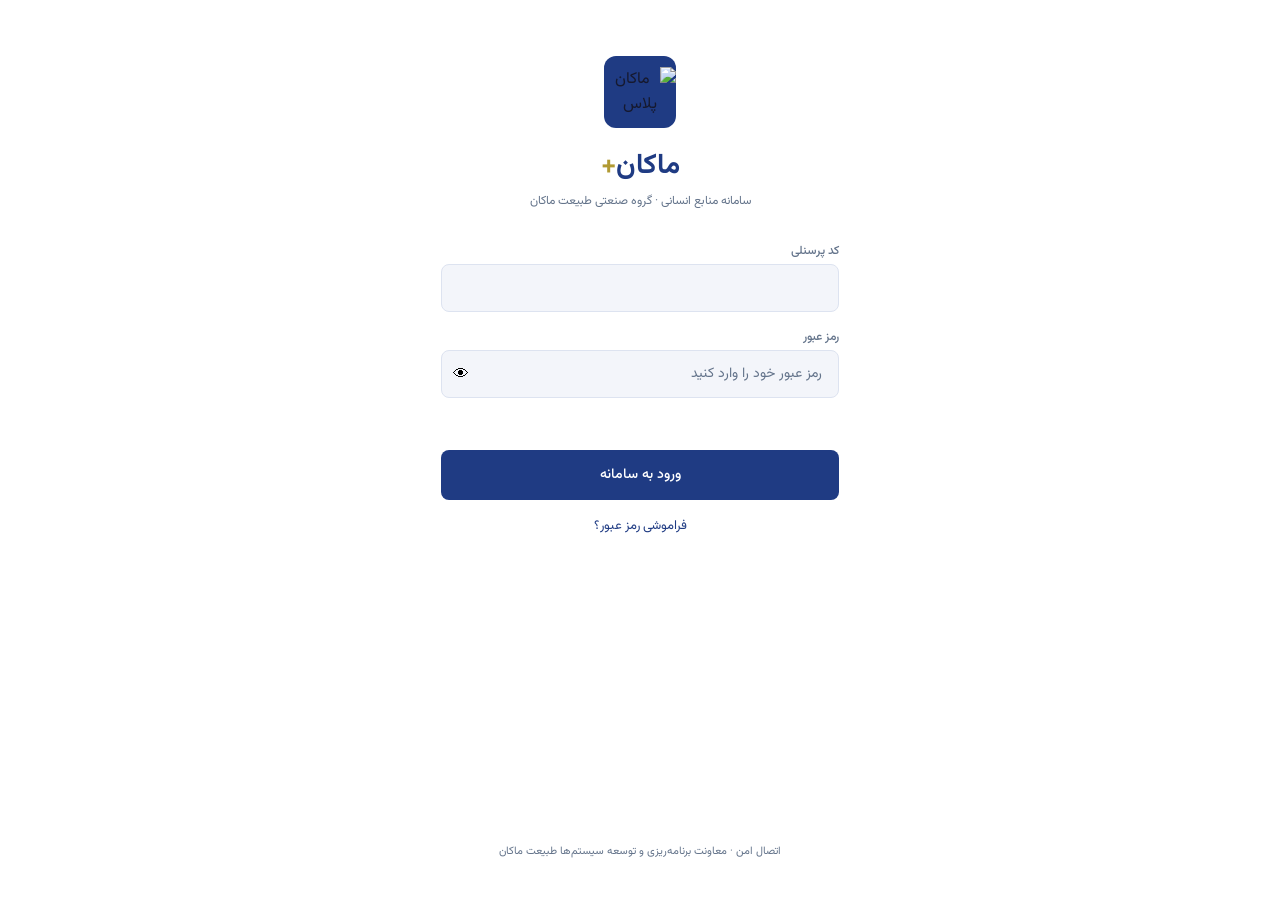
==== frontend/index.html @ 5a6b7f78 "feat: login screen with RTL layout, brand colors and for validation" ====
<!DOCTYPE html>
<html lang="fa" dir="rtl">
  <head>
    <meta charset="UTF-8">
    <meta name="viewport" content="width=device-width, initial-scale=1.0">
    <title>Makan+</title>
    <link rel="stylesheet" href="css/main.css">
    <link rel="stylesheet" href="css/login.css">
  </head>
  <body>
    <div class="login-screen">

      <div class="login-logo">
        <div class="logo-mark">
          <img src="assets/logo.png" alt="ماکان پلاس">
        </div>
        <h1 class="login-brand">ماکان<span>+</span></h1>
        <p class="login-subtitle">سامانه منابع انسانی · گروه صنعتی طبیعت ماکان</p>
      </div>

      <div class="login-form">

        <div class="field-group">
          <label for="employee-id" class="field-label">کد پرسنلی</label>
          <div class="field-wrapper">
            <input
              class="field-input"
              type="text"
              id="employee-id"
              autocomplete="off"
              autocorrect="off"
              spellcheck="false"
            >
          </div>
        </div>

        <div class="field-group">
          <label for="password" class="field-label">رمز عبور</label>
          <div class="field-wrapper">
            <input
              class="field-input"
              type="password"
              id="password"
              placeholder="رمز عبور خود را وارد کنید"
              autocomplete="current-password"
            >
            <button class="field-toggle" id="toggle-password" type="button">
              <span id="toggle-icon">👁</span>
            </button>
          </div>
        </div>

        <div class="error-message" id="error-message"></div>

        <button class="btn-primary" id="login-btn" type="button">
          ورود به سامانه
        </button>

        <button class="btn-ghost" type="button">
          فراموشی رمز عبور؟
        </button>

      </div>

      <p class="login-footer">اتصال امن · معاونت برنامه‌ریزی و توسعه سیستم‌ها طبیعت ماکان</p>

    </div>

    <script src="js/login.js"></script>
  </body>
</html>
---- frontend/css/main.css ----
@font-face {
    font-family: 'Vazirmatn';
    src: url('../assets/fonts/Vazirmatn-Light.woff2') format('woff2');
    font-weight: 300;
    font-display: swap;
}
@font-face {
    font-family: 'Vazirmatn';
    src: url('../assets/fonts/Vazirmatn-Medium.woff2') format('woff2');
    font-weight: 500;
    font-display: swap;
}
@font-face {
    font-family: 'Vazirmatn';
    src: url('../assets/fonts/Vazirmatn-Regular.woff2') format('woff2');
    font-weight: 400;
    font-display: swap;
}
@font-face {
    font-family: 'Vazirmatn';
    src: url('../assets/fonts/Vazirmatn-Bold.woff2') format('woff2');
    font-weight: 700;
    font-display: swap;
}

:root {
    /* Brand Colors */
    --color-navy: #1f3b83;
    --color-navy-dark: #162c66;
    --color-navy-10: rgba(31, 59, 131, 0.10);
    --color-navy-20: rgba(31, 59, 131, 0.20);
    --color-gold: #b19a33;
    --color-gold-dark: #8a7520;
    --color-gold-10: rgba(177, 154, 51, 010);

    /* UI Colors */
    --color-bg: #ffffff;
    --color-surface: #f3f5fa;
    --color-border: #dde3f0;
    --color-text: #16192e;
    --color-muted: #64748b;
    --color-success: #16a34a;
    --color-danger: #e05454;

    /* Typography */
    --font: 'Vazirmatn', sans-serif;

    /* Spacing */
    --space-xs: 4px;
    --space-sm: 8px;
    --space-md: 16px;
    --space-lg: 24px;
    --space-xl: 32px;

    /* Border Radius */
    --radius-sm: 8px;
    --radius-md: 12px;
    --radius-lg: 20px;
    --radius-full: 999px;
}

/* Reset */
*, *::before, *::after {
    box-sizing: border-box;
    margin: 0;
    padding: 0;
}

/* Base */
body {
    font-family: var(--font);
    background-color: var(--color-bg);
    color: var(--color-text);
    direction: rtl;
    min-height: 100dvh;
    max-width: 430px;
    margin: 0 auto;
    overflow-x: hidden;
}

/* Typography */
.text-muted { color: var(--color-muted); }
.text-navy  { color: var(--color-navy); }
.text-gold  { color: var(--color-gold); }
.text-sm    { font-size: 12px; }
.text-xs    { font-size: 10px; }
.text-bold  { font-weight: 500; }

/* Layout */
.flex       { display: flex; align-items: center; }
.flex-col   { display: flex; flex-direction: column; }
.flex-1     { flex: 1; }
.gap-sm     { gap: var(--space-sm); }
.gap-md     { gap: var(--space-md); }

/* Spacing */
.p-md       { padding: var(--space-md); }
.px-md      { padding-inline: var(--space-md); }
.py-sm      { padding-block: var(--space-sm); }

/* Surfaces */
.card {
    background: var(--color-bg);
    border: 0.5px solid var(--color-border);
    border-radius: var(--radius-md);
    padding: var(--space-md);
}

.surface {
    background: var(--color-surface);
    border-radius: var(--radius-md);
    padding: var(--space-md);
}
---- frontend/css/login.css ----
.login-screen {
  display: flex;
  flex-direction: column;
  min-height: 100dvh;
  padding: var(--space-lg) var(--space-md);
}

.login-logo {
  display: flex;
  flex-direction: column;
  align-items: center;
  text-align: center;
  margin-top: var(--space-xl);
  margin-bottom: var(--space-xl);
}

.logo-mark {
  width: 72px;
  height: 72px;
  background: var(--color-navy);
  border-radius: var(--radius-md);
  display: flex;
  align-items: center;
  justify-content: center;
  margin-bottom: var(--space-md);
}

.logo-mark img {
  width: 48;
  height: 48;
  object-fit: contain;
}

.login-brand {
  font-size: 28px;
  font-weight: 700;
  color: var(--color-navy);
}

.login-brand span {
  color: var(--color-gold);
}

.login-subtitle {
  font-size: 12px;
  color: var(--color-muted);
  margin-top: var(--space-xs);
}

.login-form {
  display: flex;
  flex-direction: column;
  gap: var(--space-sm);
}

.field-group {
  display: flex;
  flex-direction: column;
  gap: var(--space-xs);
  margin-bottom: var(--space-sm);
}

.field-label {
  font-size: 12px;
  color: var(--color-muted);
  font-weight: 500;
}

.field-wrapper {
  position: relative;
  display: flex;
  align-items: center;
}

.field-input {
  width: 100%;
  background: var(--color-surface);
  border: 0.5px, solid var(--color-border);
  border-radius: var(--radius-sm);
  padding: 12px var(--space-md);
  font-family: var(--font);
  font-size: 14px;
  color: var(--color-text);
  direction: ltr;
  text-align: right;
  outline: none;
  transition: border-color 0.2s;
}

.field-input:focus {
  border-color: var(--color-navy);
}

.field-input::placeholder {
  color: var(--color-muted);
  direction: rtl;
}

.field-toggle {
  position: absolute;
  left: var(--space-sm);
  background: none;
  border: none;
  cursor: pointer;
  padding: var(--space-xs);
  font-size: 16px;
  line-height: 1;
}

.btn-primary {
  width: 100%;
  background: var(--color-navy);
  color: white;
  border: none;
  border-radius: var(--radius-sm);
  padding: 14px;
  font-family: var(--font);
  font-size: 14px;
  font-weight: 500;
  cursor: pointer;
  margin-top: var(--space-sm);
  transition: background 0.2s;
}

.btn-primary:hover {
  background: var(--color-navy-dark);
}

.btn-primary:disabled {
  opacity: 0.6;
  cursor: not-allowed;
}

.btn-ghost {
  width: 100%;
  background: none;
  border: none;
  color: var(--color-navy);
  font-family: var(--font);
  font-size: 13px;
  cursor: pointer;
  padding: var(--space-sm);
  text-align: center;
}

.error-message {
  font-size: 12px;
  color: var(--color-danger);
  text-align: center;
  min-height: 20px;
  padding: var(--space-xs) 0;
}

.login-footer {
  margin-top: auto;
  text-align: center;
  font-size: 11px;
  color: var(--color-muted);
  padding-bottom: var(--space-md);
}
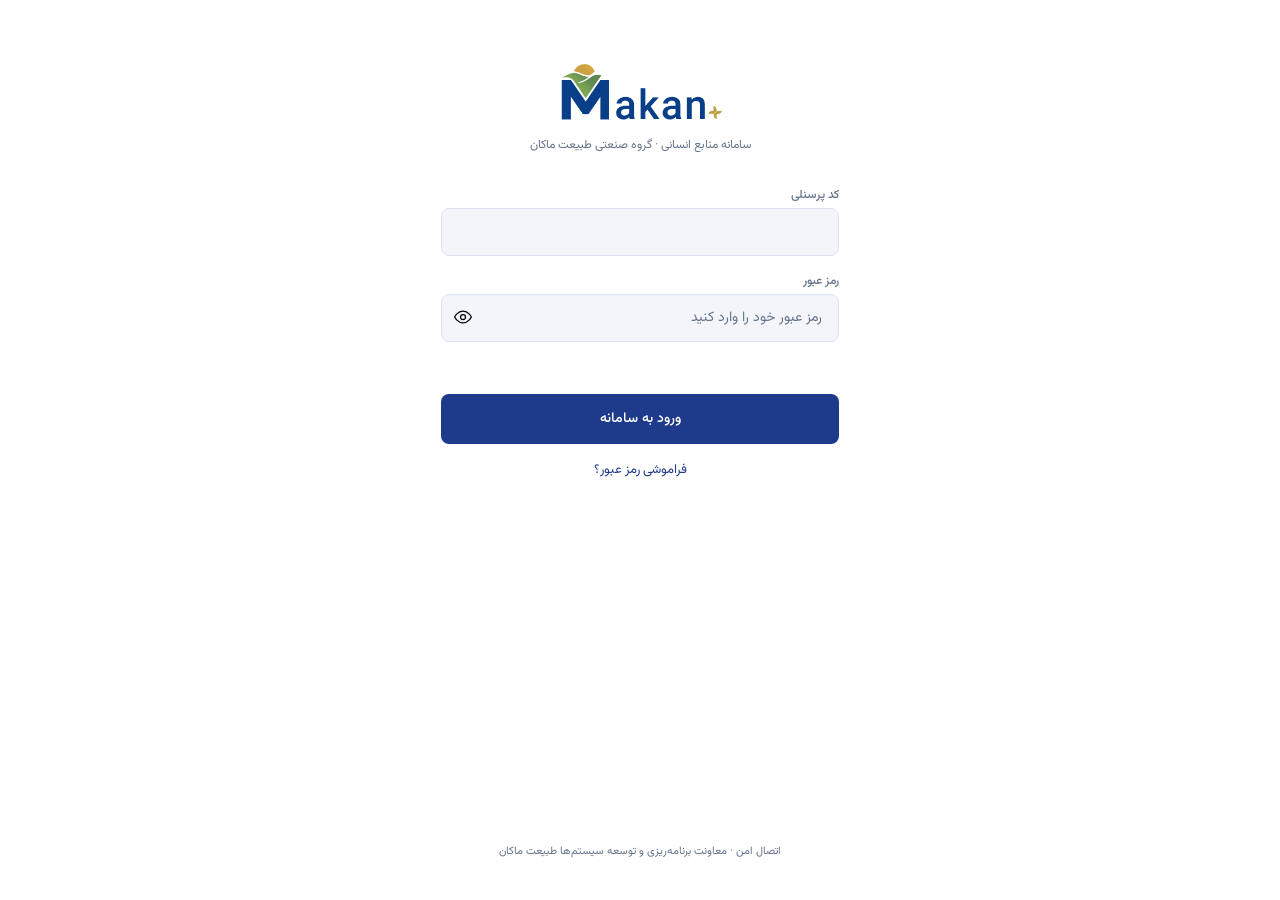
==== commit 4a045094: "feat: update login branding with designer wordmark" ====
--- a/frontend/index.html
+++ b/frontend/index.html
@@ -8,13 +8,106 @@
     <link rel="stylesheet" href="css/login.css">
   </head>
   <body>
+    <svg xmlns="http://www.w3.org/2000/svg" style="display: none;">
+      <symbol id="icon-search" viewBox="0 0 24 24" fill="none" stroke="currentColor" stroke-width="1.5" stroke-linecap="round" stroke-linejoin="round">
+          <circle cx="11" cy="11" r="8"/>
+          <path d="m21 21-4.35-4.35"/>
+      </symbol>
+
+      <symbol id="icon-camera" viewBox="0 0 24 24" fill="none" stroke="currentColor" stroke-width="1.5" stroke-linecap="round" stroke-linejoin="round">
+          <path d="M14.5 4h-5L7 7H4a2 2 0 0 0-2 2v9a2 2 0 0 0 2 2h16a2 2 0 0 0 2-2V9a2 2 0 0 0-2-2h-3z"/>
+          <circle cx="12" cy="13" r="3"/>
+      </symbol>
+
+      <symbol id="icon-bell" viewBox="0 0 24 24" fill="none" stroke="currentColor" stroke-width="1.5" stroke-linecap="round" stroke-linejoin="round">
+          <path d="M6 8a6 6 0 0 1 12 0c0 7 3 9 3 9H3s3-2 3-9"/>
+          <path d="M10.3 21a1.94 1.94 0 0 0 3.4 0"/>
+      </symbol>
+
+      <symbol id="icon-home" viewBox="0 0 24 24" fill="none" stroke="currentColor" stroke-width="1.5" stroke-linecap="round" stroke-linejoin="round">
+          <path d="m3 9 9-7 9 7v11a2 2 0 0 1-2 2H5a2 2 0 0 1-2-2z"/>
+          <polyline points="9 22 9 12 15 12 15 22"/>
+      </symbol>
+
+      <symbol id="icon-sitemap" viewBox="0 0 24 24" fill="none" stroke="currentColor" stroke-width="1.5" stroke-linecap="round" stroke-linejoin="round">
+          <rect x="3" y="15" width="6" height="4" rx="1"/>
+          <rect x="15" y="15" width="6" height="4" rx="1"/>
+          <rect x="9" y="3" width="6" height="4" rx="1"/>
+          <path d="M6 19v-2a4 4 0 0 1 4-4h4a4 4 0 0 1 4 4v2"/>
+          <path d="M12 7v6"/>
+      </symbol>
+
+      <symbol id="icon-user" viewBox="0 0 24 24" fill="none" stroke="currentColor" stroke-width="1.5" stroke-linecap="round" stroke-linejoin="round">
+          <circle cx="12" cy="7" r="4"/>
+          <path d="M6 21v-2a4 4 0 0 1 4-4h4a4 4 0 0 1 4 4v2"/>
+      </symbol>
+
+      <symbol id="icon-eye" viewBox="0 0 24 24" fill="none" stroke="currentColor" stroke-width="1.5" stroke-linecap="round" stroke-linejoin="round">
+          <path d="M2 12s3-7 10-7 10 7 10 7-3 7-10 7-10-7-10-7z"/>
+          <circle cx="12" cy="12" r="3"/>
+      </symbol>
+
+      <symbol id="icon-eye-off" viewBox="0 0 24 24" fill="none" stroke="currentColor" stroke-width="1.5" stroke-linecap="round" stroke-linejoin="round">
+          <path d="M17.94 17.94A10.07 10.07 0 0 1 12 20c-7 0-11-8-11-8a18.45 18.45 0 0 1 5.06-5.94"/>
+          <path d="M9.9 4.24A9.12 9.12 0 0 1 12 4c7 0 11 8 11 8a18.5 18.5 0 0 1-2.16 3.19"/>
+          <line x1="1" y1="1" x2="23" y2="23"/>
+      </symbol>
+
+      <symbol id="icon-lock" viewBox="0 0 24 24" fill="none" stroke="currentColor" stroke-width="1.5" stroke-linecap="round" stroke-linejoin="round">
+          <rect x="3" y="11" width="18" height="11" rx="2" ry="2"/>
+          <path d="M7 11V7a5 5 0 0 1 10 0v4"/>
+      </symbol>
+
+      <symbol id="icon-arrow-right" viewBox="0 0 24 24" fill="none" stroke="currentColor" stroke-width="1.5" stroke-linecap="round" stroke-linejoin="round">
+          <line x1="5" y1="12" x2="19" y2="12"/>
+          <polyline points="12 5 19 12 12 19"/>
+      </symbol>
+
+      <symbol id="icon-shield-check" viewBox="0 0 24 24" fill="none" stroke="currentColor" stroke-width="1.5" stroke-linecap="round" stroke-linejoin="round">
+          <path d="M12 22s8-4 8-10V5l-8-3-8 3v7c0 6 8 10 8 10z"/>
+          <polyline points="9 12 11 14 15 10"/>
+      </symbol>
+
+      <symbol id="icon-mail" viewBox="0 0 24 24" fill="none" stroke="currentColor" stroke-width="1.5" stroke-linecap="round" stroke-linejoin="round">
+          <path d="M4 4h16c1.1 0 2 .9 2 2v12c0 1.1-.9 2-2 2H4c-1.1 0-2-.9-2-2V6c0-1.1.9-2 2-2z"/>
+          <polyline points="22,6 12,13 2,6"/>
+      </symbol>
+
+      <symbol id="icon-phone" viewBox="0 0 24 24" fill="none" stroke="currentColor" stroke-width="1.5" stroke-linecap="round" stroke-linejoin="round">
+          <path d="M22 16.92v3a2 2 0 0 1-2.18 2 19.79 19.79 0 0 1-8.63-3.07 19.5 19.5 0 0 1-6-6A19.79 19.79 0 0 1 2.12 4.18 2 2 0 0 1 4.11 2h3a2 2 0 0 1 2 1.72c.127.96.361 1.903.7 2.81a2 2 0 0 1-.45 2.11L8.09 9.91a16 16 0 0 0 6 6l1.27-1.27a2 2 0 0 1 2.11-.45c.907.339 1.85.573 2.81.7A2 2 0 0 1 22 16.92z"/>
+      </symbol>
+
+      <symbol id="icon-building" viewBox="0 0 24 24" fill="none" stroke="currentColor" stroke-width="1.5" stroke-linecap="round" stroke-linejoin="round">
+          <rect x="4" y="2" width="16" height="20" rx="2" ry="2"/>
+          <path d="M9 22V12h6v10"/>
+          <path d="M8 7h.01M12 7h.01M16 7h.01M8 11h.01M12 11h.01M16 11h.01"/>
+      </symbol>
+
+      <symbol id="icon-user-check" viewBox="0 0 24 24" fill="none" stroke="currentColor" stroke-width="1.5" stroke-linecap="round" stroke-linejoin="round">
+          <path d="M16 21v-2a4 4 0 0 0-4-4H6a4 4 0 0 0-4 4v2"/>
+          <circle cx="9" cy="7" r="4"/>
+          <polyline points="16 11 18 13 22 9"/>
+      </symbol>
+
+      <symbol id="icon-x" viewBox="0 0 24 24" fill="none" stroke="currentColor" stroke-width="1.5" stroke-linecap="round" stroke-linejoin="round">
+          <line x1="18" y1="6" x2="6" y2="18"/>
+          <line x1="6" y1="6" x2="18" y2="18"/>
+      </symbol>
+
+      <symbol id="icon-user-circle" viewBox="0 0 24 24" fill="none" stroke="currentColor" stroke-width="1.5" stroke-linecap="round" stroke-linejoin="round">
+          <circle cx="12" cy="12" r="10"/>
+          <circle cx="12" cy="10" r="3"/>
+          <path d="M7 20.662V19a2 2 0 0 1 2-2h6a2 2 0 0 1 2 2v1.662"/>
+      </symbol>
+
+      <symbol id="icon-chevron-left" viewBox="0 0 24 24" fill="none" stroke="currentColor" stroke-width="1.5" stroke-linecap="round" stroke-linejoin="round">
+          <polyline points="15 18 9 12 15 6"/>
+      </symbol>
+    </svg>
     <div class="login-screen">
 
       <div class="login-logo">
-        <div class="logo-mark">
-          <img src="assets/logo.png" alt="ماکان پلاس">
-        </div>
-        <h1 class="login-brand">ماکان<span>+</span></h1>
+        <img src="assets/icons/logo-wordmark.png" class="logo-wordmark" alt="Makan+">
         <p class="login-subtitle">سامانه منابع انسانی · گروه صنعتی طبیعت ماکان</p>
       </div>
 
@@ -45,7 +138,7 @@
               autocomplete="current-password"
             >
             <button class="field-toggle" id="toggle-password" type="button">
-              <span id="toggle-icon">👁</span>
+              <svg class="icon" id="toggle-icon"><use href="#icon-eye"></use></svg>
             </button>
           </div>
         </div>
--- a/frontend/css/main.css
+++ b/frontend/css/main.css
@@ -25,11 +25,11 @@
 
 :root {
     /* Brand Colors */
-    --color-navy: #1f3b83;
+    --color-navy: #1e3a8a;
     --color-navy-dark: #162c66;
     --color-navy-10: rgba(31, 59, 131, 0.10);
     --color-navy-20: rgba(31, 59, 131, 0.20);
-    --color-gold: #b19a33;
+    --color-gold: #b8960c;
     --color-gold-dark: #8a7520;
     --color-gold-10: rgba(177, 154, 51, 010);
 
@@ -110,4 +110,13 @@
     background: var(--color-surface);
     border-radius: var(--radius-md);
     padding: var(--space-md);
-}+}
+
+.icon {
+    width: 20px;
+    height: 20px;
+    flex-shrink: 0;
+}
+
+.icon-sm { width: 16px; height: 16px; }
+.icon-lg { width: 24px; height: 24px; }
--- a/frontend/css/login.css
+++ b/frontend/css/login.css
@@ -1,6 +1,7 @@
 .login-screen {
   display: flex;
   flex-direction: column;
+  justify-content: center;
   min-height: 100dvh;
   padding: var(--space-lg) var(--space-md);
 }
@@ -15,20 +16,24 @@
 }
 
 .logo-mark {
-  width: 72px;
-  height: 72px;
-  background: var(--color-navy);
+  width: 80px;
+  height: 80px;
   border-radius: var(--radius-md);
-  display: flex;
-  align-items: center;
-  justify-content: center;
+  overflow: hidden;
   margin-bottom: var(--space-md);
 }
 
 .logo-mark img {
-  width: 48;
-  height: 48;
+  width: 100%;
+  height: 100%;
+  object-fit: cover;
+}
+
+.logo-wordmark {
+  height: 72px;
+  width: auto;
   object-fit: contain;
+  margin-bottom: var(--space-xs);
 }
 
 .login-brand {
@@ -50,6 +55,7 @@
 .login-form {
   display: flex;
   flex-direction: column;
+  justify-content: center;
   gap: var(--space-sm);
 }
 
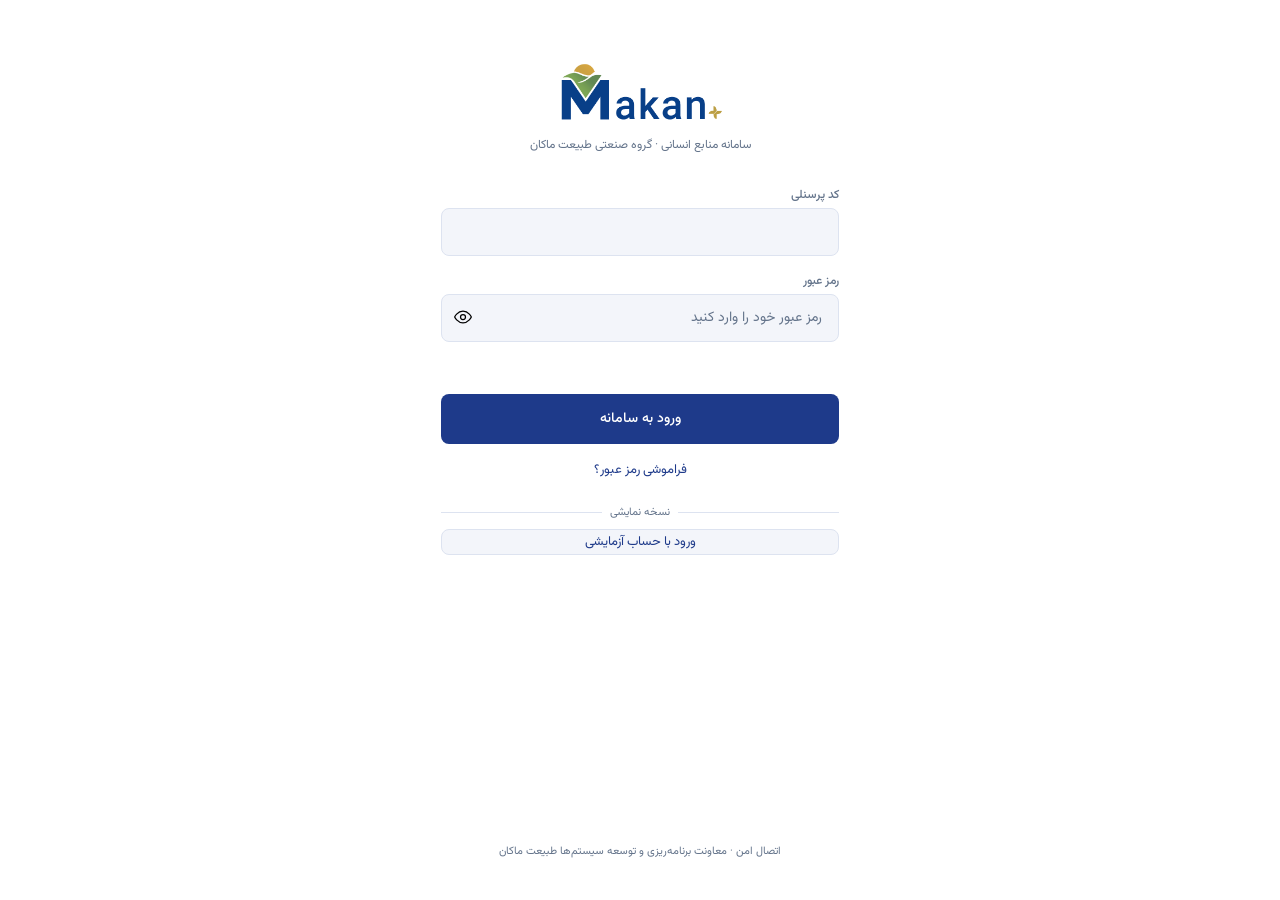
==== commit 6a5d1d1a: "feat: hide nav on camera, gender stats, demo mode, forgot password screen" ====
--- a/frontend/index.html
+++ b/frontend/index.html
@@ -6,6 +6,7 @@
     <title>Makan+</title>
     <link rel="stylesheet" href="css/main.css">
     <link rel="stylesheet" href="css/login.css">
+    <link rel="icon" type="image/png" href="assets/icons/">
   </head>
   <body>
     <svg xmlns="http://www.w3.org/2000/svg" style="display: none;">
@@ -149,9 +150,18 @@
           ورود به سامانه
         </button>
 
-        <button class="btn-ghost" type="button">
+        <button class="btn-ghost" type="button" onclick="window.location.href='screens/forgot-password.html'">
           فراموشی رمز عبور؟
         </button>
+
+        <div class="demo-login hidden" id="demo-login">
+          <div class="demo-divider">
+            <span>نسخه نمایشی</span>
+          </div>
+          <button class="btn-demo" id="demo-btn" type="button">
+            ورود با حساب آزمایشی
+          </button>
+        </div>
 
       </div>
 
--- a/frontend/css/main.css
+++ b/frontend/css/main.css
@@ -31,7 +31,7 @@
     --color-navy-20: rgba(31, 59, 131, 0.20);
     --color-gold: #b8960c;
     --color-gold-dark: #8a7520;
-    --color-gold-10: rgba(177, 154, 51, 010);
+    --color-gold-10: rgba(177, 154, 51, 0.10);
 
     /* UI Colors */
     --color-bg: #ffffff;
@@ -119,4 +119,153 @@
 }
 
 .icon-sm { width: 16px; height: 16px; }
-.icon-lg { width: 24px; height: 24px; }+.icon-lg { width: 24px; height: 24px; }
+
+/* ------------ Bottom Navigation --------------- */
+
+.bottom-nav {
+    display: flex;
+    height: 60px;
+    border-top: 0.5px solid var(--color-border);
+    background: var(--color-bg);
+    flex-shrink: 0;
+}
+
+.nav-item {
+    flex: 1;
+    display: flex;
+    flex-direction: column;
+    align-items: center;
+    justify-content: center;
+    gap: 2px;
+    text-decoration: none;
+    color: var(--color-muted);
+    transition: color 0.15s;
+}
+
+.nav-item.active {
+    color: var(--color-navy);
+}
+
+.nav-icon {
+    font-size: 20px;
+}
+.nav-label {
+    font-size: 9px;
+}
+
+/* ------------ Components ------------------------- */
+
+.person-card {
+    display: flex;
+    align-items: center;
+    gap: var(--space-sm);
+    background: var(--color-bg);
+    border: 0.5px solid var(--color-border);
+    border-radius: var(--radius-md);
+    padding: var(--space-sm) var(--space-md);
+    margin-bottom: var(--space-sm);
+    cursor: pointer;
+    transition: border-color 0.15s;
+}
+
+.person-card:hover {
+    border-color: var(--color-navy-20);
+}
+
+.person-avatar {
+    width: 40px;
+    height: 40px;
+    border-radius: var(--radius-full);
+    display: flex;
+    align-items: center;
+    justify-content: center;
+    font-size: 13px;
+    font-weight: 500;
+    flex-shrink: 0;
+}
+
+.person-info {
+    flex: 1;
+    min-width: 0;
+}
+
+.person-name {
+    font-size: 13px;
+    font-weight: 500;
+    color: var(--color-text);
+    white-space: nowrap;
+    overflow: hidden;
+    text-overflow: ellipsis;
+}
+
+.person-role {
+    font-size: 11px;
+    color: var(--color-muted);
+    margin-top: 2px;
+}
+
+.person-badge {
+    font-size: 10px;
+    padding: 2px 8px;
+    border-radius: var(--radius-sm);
+    flex-shrink: 0;
+}
+
+.badge-dept {
+    background: var(--color-surface);
+    color: var(--color-navy);
+    border: 0.5px solid var(--color-navy-10);
+}
+
+/* ------------------ Microphone -------------------*/
+
+.mic-btn {
+    background: none;
+    border: none;
+    cursor: pointer;
+    color: var(--color-muted);
+    display: flex;
+    align-items: center;
+    padding: var(--space-xs);
+    flex-shrink: 0;
+    transition: color 0.15s;
+}
+
+.mic-btn.listening {
+    color: var(--color-danger);
+    animation: pulse 1s infinite;
+}
+
+@keyframes pulse {
+    0%   { opacity: 1; }
+    50%  { opacity: 0.4; }
+    100% { opacity: 1; }
+}
+
+/* ------------------- Toast -------------------------*/
+.toast {
+    position: fixed;
+    bottom: 80px;
+    left: 50%;
+    transform: translateX(-50%) translateY(20px);
+    color: white;
+    font-family: var(--font);
+    font-size: 13px;
+    padding: 10px 20px;
+    border-radius: var(--radius-full);
+    white-space: nowrap;
+    opacity: 0;
+    transition: opacity 0.2s, transform 0.2s;
+    z-index: 1000;
+    pointer-events: none;
+}
+
+.toast--visible {
+    opacity: 1;
+    transform: translateX(-50%) translateY(0);
+}
+
+.toast--error   { background: var(--color-danger); }
+.toast--success { background: var(--color-success); }
+.toast--info    { background: var(--color-text); }
--- a/frontend/css/login.css
+++ b/frontend/css/login.css
@@ -163,4 +163,46 @@
   font-size: 11px;
   color: var(--color-muted);
   padding-bottom: var(--space-md);
+}
+
+.demo-login {
+  margin-top: var(--space-sm);
+}
+
+.demo-divider {
+  display: flex;
+  align-items: center;
+  gap: var(--space-sm);
+  margin-bottom: var(--space-sm);
+}
+
+.demo-divider::before,
+.demo-divider::after {
+  content: '';
+  flex: 1;
+  height: 0.5px;
+  background: var(--color-border);
+}
+
+.demo-divider span {
+  font-size: 11px;
+  color: var(--color-muted);
+  white-space: nowrap;
+}
+
+.btn-demo {
+  width: 100%;
+  background: var(--color-surface);
+  border: 0.5px solid var(--color-border);
+  border-radius: var(--radius-sm);
+  padding: 2px;
+  font-family: var(--font);
+  font-size: 13px;
+  color: var(--color-navy);
+  cursor: pointer;
+  transition: background 0.15s;
+}
+
+.btn-demo:hover {
+  background: var(--color-navy-10);
 }
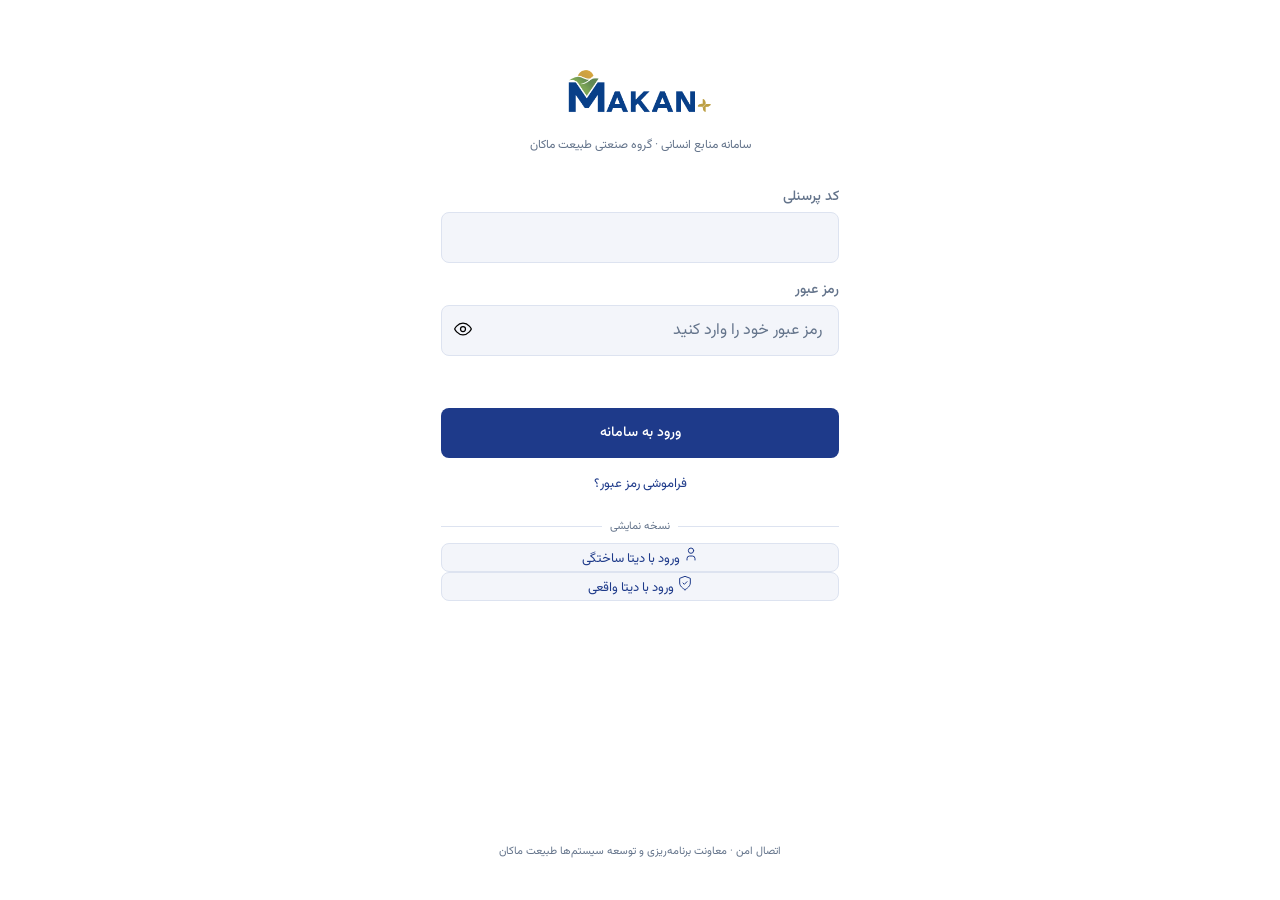
==== commit d1baccc8: "feat: integrating the real data and mock data login with the application, connected to the employees" ====
--- a/frontend/index.html
+++ b/frontend/index.html
@@ -2,11 +2,21 @@
 <html lang="fa" dir="rtl">
   <head>
     <meta charset="UTF-8">
-    <meta name="viewport" content="width=device-width, initial-scale=1.0">
+    <meta name="viewport" content="width=device-width, initial-scale=1.0, maximum-scale=1.0, user-scalable=no">
     <title>Makan+</title>
     <link rel="stylesheet" href="css/main.css">
     <link rel="stylesheet" href="css/login.css">
     <link rel="icon" type="image/png" href="assets/icons/">
+    <script src="js/app.js" defer></script>
+    <script src="js/login.js" defer></script>
+    <!-- PWA -->
+    <link rel="manifest" href="manifest.json">
+    <meta name="theme-color" content="#1e3a8a">
+    <meta name="mobile-web-app-capable" content="yes">
+    <meta name="apple-mobile-web-app-capable" content="yes">
+    <meta name="apple-mobile-web-app-status-bar-style" content="default">
+    <meta name="apple-mobile-web-app-title" content="Makan+">
+    <link rel="apple-touch-icon" href="assets/icons/icon-pwa.png">
   </head>
   <body>
     <svg xmlns="http://www.w3.org/2000/svg" style="display: none;">
@@ -104,6 +114,18 @@
       <symbol id="icon-chevron-left" viewBox="0 0 24 24" fill="none" stroke="currentColor" stroke-width="1.5" stroke-linecap="round" stroke-linejoin="round">
           <polyline points="15 18 9 12 15 6"/>
       </symbol>
+      <symbol id="icon-microphone" viewBox="0 0 24 24" fill="none" stroke="currentColor" stroke-width="1.5" stroke-linecap="round" stroke-linejoin="round">
+          <path d="M12 1a3 3 0 0 0-3 3v8a3 3 0 0 0 6 0V4a3 3 0 0 0-3-3z"/>
+          <path d="M19 10v2a7 7 0 0 1-14 0v-2"/>
+          <path d="M12 19v4"/>
+          <path d="M8 23h8"/>
+      </symbol>
+      <symbol id="icon-logout" viewBox="0 0 24 24" fill="none" stroke="currentColor" stroke-width="1.5" stroke-linecap="round" stroke-linejoin="round">
+          <path d="M9 21H5a2 2 0 0 1-2-2V5a2 2 0 0 1 2-2h4"/>
+          <polyline points="16 17 21 12 16 7"/>
+          <line x1="21" y1="12" x2="9" y2="12"/>
+      </symbol>
+
     </svg>
     <div class="login-screen">
 
@@ -158,8 +180,13 @@
           <div class="demo-divider">
             <span>نسخه نمایشی</span>
           </div>
-          <button class="btn-demo" id="demo-btn" type="button">
-            ورود با حساب آزمایشی
+          <button class="btn-demo" id="demo-mock-btn" type="button">
+            <svg class="icon icon-sm"><use href="#icon-user"></use></svg>
+            ورود با دیتا ساختگی
+          </button>
+          <button class="btn-demo btn-demo-real" id="demo-real-btn" type="button">
+            <svg class="icon icon-sm"><use href="#icon-shield-check"></use></svg>
+            ورود با دیتا واقعی
           </button>
         </div>
 
@@ -169,6 +196,5 @@
 
     </div>
 
-    <script src="js/login.js"></script>
   </body>
 </html>
--- a/frontend/css/main.css
+++ b/frontend/css/main.css
@@ -64,6 +64,18 @@
     box-sizing: border-box;
     margin: 0;
     padding: 0;
+}
+
+* {
+    /* Disabling text selection globally */
+    -webkit-user-select: none;
+    user-select: none;
+}
+
+/* Enable only on profile content */
+.profile-section .info-value {
+    -webkit-user-select: text;
+    user-select: text;
 }
 
 /* Base */
@@ -76,6 +88,9 @@
     max-width: 430px;
     margin: 0 auto;
     overflow-x: hidden;
+    font-size: 16px;
+    padding-top: env(safe-area-inset-top);
+    padding-bottom: env(safe-area-inset-bottom);
 }
 
 /* Typography */
@@ -121,7 +136,7 @@
 .icon-sm { width: 16px; height: 16px; }
 .icon-lg { width: 24px; height: 24px; }
 
-/* ------------ Bottom Navigation --------------- */
+/* ---------------------------- Bottom Navigation --------------------------- */
 
 .bottom-nav {
     display: flex;
@@ -129,6 +144,8 @@
     border-top: 0.5px solid var(--color-border);
     background: var(--color-bg);
     flex-shrink: 0;
+    padding-bottom: env(safe-area-inset-bottom);
+    height: calc(60px + env(safe-area-inset-bottom));
 }
 
 .nav-item {
@@ -154,7 +171,7 @@
     font-size: 9px;
 }
 
-/* ------------ Components ------------------------- */
+/* ------------------------------- Components ------------------------------- */
 
 .person-card {
     display: flex;
@@ -191,7 +208,7 @@
 }
 
 .person-name {
-    font-size: 13px;
+    font-size: 15px;
     font-weight: 500;
     color: var(--color-text);
     white-space: nowrap;
@@ -200,13 +217,13 @@
 }
 
 .person-role {
-    font-size: 11px;
+    font-size: 13px;
     color: var(--color-muted);
     margin-top: 2px;
 }
 
 .person-badge {
-    font-size: 10px;
+    font-size: 11px;
     padding: 2px 8px;
     border-radius: var(--radius-sm);
     flex-shrink: 0;
@@ -218,7 +235,7 @@
     border: 0.5px solid var(--color-navy-10);
 }
 
-/* ------------------ Microphone -------------------*/
+/* ------------------------------- Microphone ------------------------------- */
 
 .mic-btn {
     background: none;
@@ -230,6 +247,8 @@
     padding: var(--space-xs);
     flex-shrink: 0;
     transition: color 0.15s;
+    min-width: 28px;
+    min-height: 28px;
 }
 
 .mic-btn.listening {
@@ -243,7 +262,7 @@
     100% { opacity: 1; }
 }
 
-/* ------------------- Toast -------------------------*/
+/* ---------------------------------- Toast --------------------------------- */
 .toast {
     position: fixed;
     bottom: 80px;
@@ -261,6 +280,36 @@
     pointer-events: none;
 }
 
+.update-toast {
+    position: fixed;
+    bottom: 80px;
+    left: 50%;
+    transform: translateX(-50%);
+    background: var(--color-navy);
+    color: white;
+    font-family: var(--font);
+    font-size: 13px;
+    padding: 10px 16px;
+    border-radius: var(--radius-md);
+    display: flex;
+    align-items: center;
+    gap: var(--space-sm);
+    z-index: 1000;
+    white-space: nowrap;
+    box-shadow: 0 4px 12px rgba(0, 0, 0, 0.15);
+}
+
+.update-toast button {
+    background: var(--color-gold);
+    color: white;
+    border: none;
+    border-radius: var(--radius-sm);
+    padding: 4px 10px;
+    font-family: var(--font);
+    font-size: 12px;
+    cursor: pointer;
+}
+
 .toast--visible {
     opacity: 1;
     transform: translateX(-50%) translateY(0);
@@ -268,4 +317,137 @@
 
 .toast--error   { background: var(--color-danger); }
 .toast--success { background: var(--color-success); }
-.toast--info    { background: var(--color-text); }+.toast--info    { background: var(--color-text); }
+
+/* ---------------------------------- Forms --------------------------------- */
+.field-group {
+  display: flex;
+  flex-direction: column;
+  gap: var(--space-xs);
+  margin-bottom: var(--space-sm);
+}
+
+.field-label {
+  font-size: 14px;
+  color: var(--color-muted);
+  font-weight: 500;
+}
+
+.field-wrapper {
+  position: relative;
+  display: flex;
+  align-items: center;
+}
+
+.field-input {
+  width: 100%;
+  background: var(--color-surface);
+  border: 0.5px, solid var(--color-border);
+  border-radius: var(--radius-sm);
+  padding: 12px var(--space-md);
+  font-family: var(--font);
+  font-size: 16px;
+  color: var(--color-text);
+  direction: ltr;
+  text-align: right;
+  outline: none;
+  transition: border-color 0.2s;
+}
+
+.field-input:focus {
+  border-color: var(--color-navy);
+}
+
+.field-input::placeholder {
+  color: var(--color-muted);
+  direction: rtl;
+}
+
+.field-toggle {
+  position: absolute;
+  left: var(--space-sm);
+  background: none;
+  border: none;
+  cursor: pointer;
+  padding: var(--space-xs);
+  font-size: 16px;
+  line-height: 1;
+}
+
+.btn-primary {
+  width: 100%;
+  background: var(--color-navy);
+  color: white;
+  border: none;
+  border-radius: var(--radius-sm);
+  padding: 14px;
+  font-family: var(--font);
+  font-size: 14px;
+  font-weight: 500;
+  cursor: pointer;
+  margin-top: var(--space-sm);
+  transition: background 0.2s;
+}
+
+.btn-primary:hover {
+  background: var(--color-navy-dark);
+}
+
+.btn-primary:disabled {
+  opacity: 0.6;
+  cursor: not-allowed;
+}
+
+.btn-ghost {
+  width: 100%;
+  background: none;
+  border: none;
+  color: var(--color-navy);
+  font-family: var(--font);
+  font-size: 13px;
+  cursor: pointer;
+  padding: var(--space-sm);
+  text-align: center;
+}
+
+.error-message {
+  font-size: 12px;
+  color: var(--color-danger);
+  text-align: center;
+  min-height: 20px;
+  padding: var(--space-xs) 0;
+}
+
+.back-btn {
+    display: flex;
+    align-items: center;
+    gap: var(--space-xs);
+    background: none;
+    border: none;
+    cursor: pointer;
+    font-family: var(--font);
+    font-size: 13px;
+    color: var(--color-navy);
+    padding: var(--space-xs) 0;
+    direction: ltr;
+    margin-right: auto;
+}
+
+.hidden {
+    display: none !important;
+}
+
+/* --------------------------------- Spinner -------------------------------- */
+.spinner {
+    width: 18px;
+    height: 18px;
+    border: 2px solid var(--color-border);
+    border-top-color: var(--color-navy);
+    border-radius: 50%;
+    animation: spin 0.7s linear infinite;
+    flex-shrink: 0;
+}
+
+@keyframes spin {
+    to { transform: rotate(360deg); }
+}
--- a/frontend/css/login.css
+++ b/frontend/css/login.css
@@ -37,7 +37,7 @@
 }
 
 .login-brand {
-  font-size: 28px;
+  font-size: 32px;
   font-weight: 700;
   color: var(--color-navy);
 }
@@ -57,104 +57,6 @@
   flex-direction: column;
   justify-content: center;
   gap: var(--space-sm);
-}
-
-.field-group {
-  display: flex;
-  flex-direction: column;
-  gap: var(--space-xs);
-  margin-bottom: var(--space-sm);
-}
-
-.field-label {
-  font-size: 12px;
-  color: var(--color-muted);
-  font-weight: 500;
-}
-
-.field-wrapper {
-  position: relative;
-  display: flex;
-  align-items: center;
-}
-
-.field-input {
-  width: 100%;
-  background: var(--color-surface);
-  border: 0.5px, solid var(--color-border);
-  border-radius: var(--radius-sm);
-  padding: 12px var(--space-md);
-  font-family: var(--font);
-  font-size: 14px;
-  color: var(--color-text);
-  direction: ltr;
-  text-align: right;
-  outline: none;
-  transition: border-color 0.2s;
-}
-
-.field-input:focus {
-  border-color: var(--color-navy);
-}
-
-.field-input::placeholder {
-  color: var(--color-muted);
-  direction: rtl;
-}
-
-.field-toggle {
-  position: absolute;
-  left: var(--space-sm);
-  background: none;
-  border: none;
-  cursor: pointer;
-  padding: var(--space-xs);
-  font-size: 16px;
-  line-height: 1;
-}
-
-.btn-primary {
-  width: 100%;
-  background: var(--color-navy);
-  color: white;
-  border: none;
-  border-radius: var(--radius-sm);
-  padding: 14px;
-  font-family: var(--font);
-  font-size: 14px;
-  font-weight: 500;
-  cursor: pointer;
-  margin-top: var(--space-sm);
-  transition: background 0.2s;
-}
-
-.btn-primary:hover {
-  background: var(--color-navy-dark);
-}
-
-.btn-primary:disabled {
-  opacity: 0.6;
-  cursor: not-allowed;
-}
-
-.btn-ghost {
-  width: 100%;
-  background: none;
-  border: none;
-  color: var(--color-navy);
-  font-family: var(--font);
-  font-size: 13px;
-  cursor: pointer;
-  padding: var(--space-sm);
-  text-align: center;
-}
-
-.error-message {
-  font-size: 12px;
-  color: var(--color-danger);
-  text-align: center;
-  min-height: 20px;
-  padding: var(--space-xs) 0;
 }
 
 .login-footer {
@@ -203,6 +105,12 @@
   transition: background 0.15s;
 }
 
+.btn-demo--real {
+  background: var(--color-navy-10);
+  border-color: var(--color-navy-20);
+  margin-top: var(--space-xs);
+}
+
 .btn-demo:hover {
   background: var(--color-navy-10);
 }
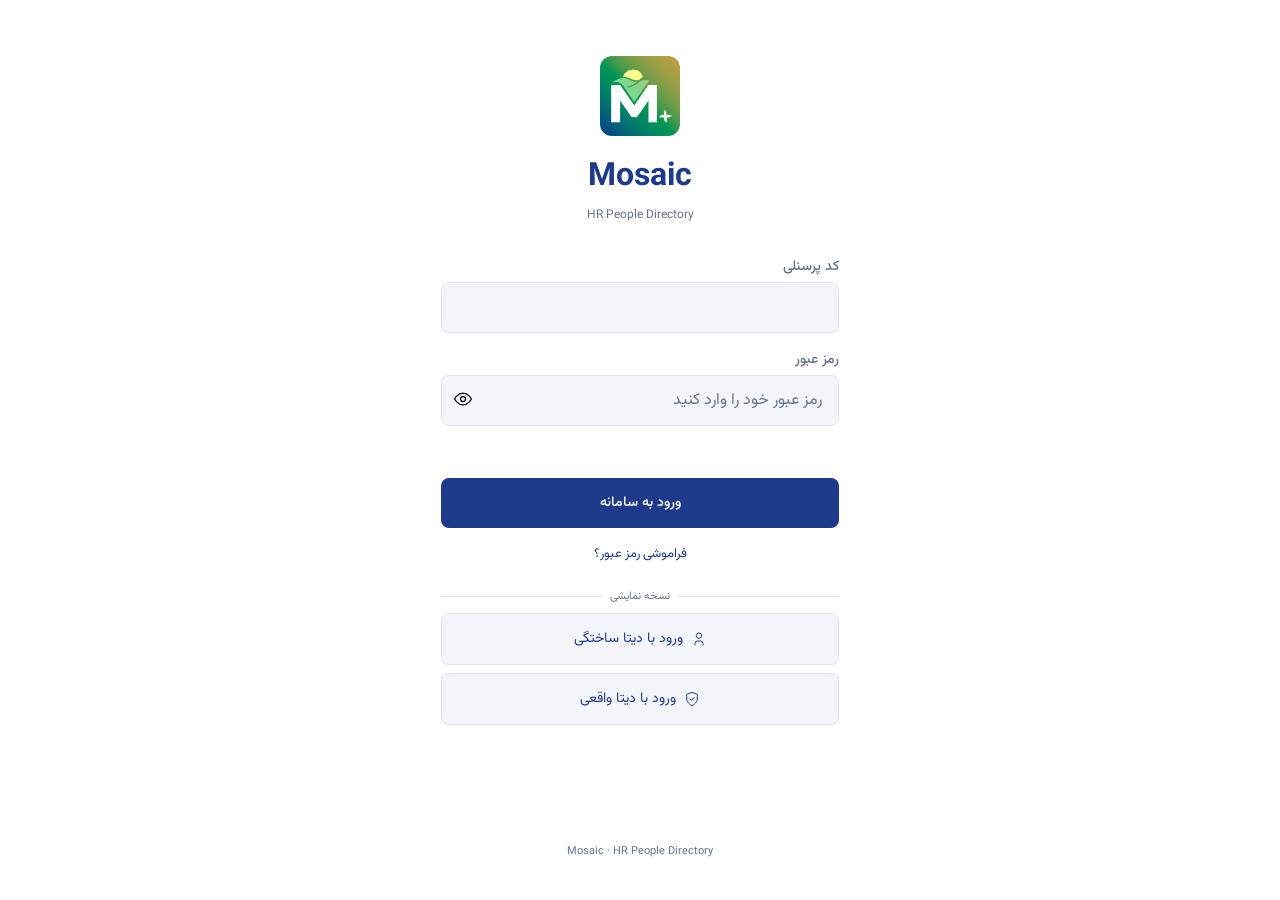
==== commit 1d156aa9: "rebrand: rename Makan+ to Mosaic, remove TMIG references" ====
--- a/frontend/index.html
+++ b/frontend/index.html
@@ -3,7 +3,7 @@
   <head>
     <meta charset="UTF-8">
     <meta name="viewport" content="width=device-width, initial-scale=1.0, maximum-scale=1.0, user-scalable=no">
-    <title>Makan+</title>
+    <title>Mosaic</title>
     <link rel="stylesheet" href="css/main.css">
     <link rel="stylesheet" href="css/login.css">
     <link rel="icon" type="image/png" href="assets/icons/">
@@ -15,7 +15,7 @@
     <meta name="mobile-web-app-capable" content="yes">
     <meta name="apple-mobile-web-app-capable" content="yes">
     <meta name="apple-mobile-web-app-status-bar-style" content="default">
-    <meta name="apple-mobile-web-app-title" content="Makan+">
+    <meta name="apple-mobile-web-app-title" content="Mosaic">
     <link rel="apple-touch-icon" href="assets/icons/icon-pwa.png">
   </head>
   <body>
@@ -130,8 +130,11 @@
     <div class="login-screen">
 
       <div class="login-logo">
-        <img src="assets/icons/logo-wordmark.png" class="logo-wordmark" alt="Makan+">
-        <p class="login-subtitle">سامانه منابع انسانی · گروه صنعتی طبیعت ماکان</p>
+        <div class="logo-mark">
+          <img src="assets/icons/icon-pwa.png" alt="Mosaic">
+        </div>
+        <p class="login-brand">Mosaic</p>
+        <p class="login-subtitle">HR People Directory</p>
       </div>
 
       <div class="login-form">
@@ -192,7 +195,7 @@
 
       </div>
 
-      <p class="login-footer">اتصال امن · معاونت برنامه‌ریزی و توسعه سیستم‌ها طبیعت ماکان</p>
+      <p class="login-footer">Mosaic · HR People Directory</p>
 
     </div>
 
--- a/frontend/css/login.css
+++ b/frontend/css/login.css
@@ -97,12 +97,17 @@
   background: var(--color-surface);
   border: 0.5px solid var(--color-border);
   border-radius: var(--radius-sm);
-  padding: 2px;
+  padding: 14px;
   font-family: var(--font);
-  font-size: 13px;
+  font-size: 14px;
   color: var(--color-navy);
   cursor: pointer;
   transition: background 0.15s;
+  margin-top: var(--space-sm);
+  display: flex;
+  align-items: center;
+  justify-content: center;
+  gap: var(--space-sm);
 }
 
 .btn-demo--real {
